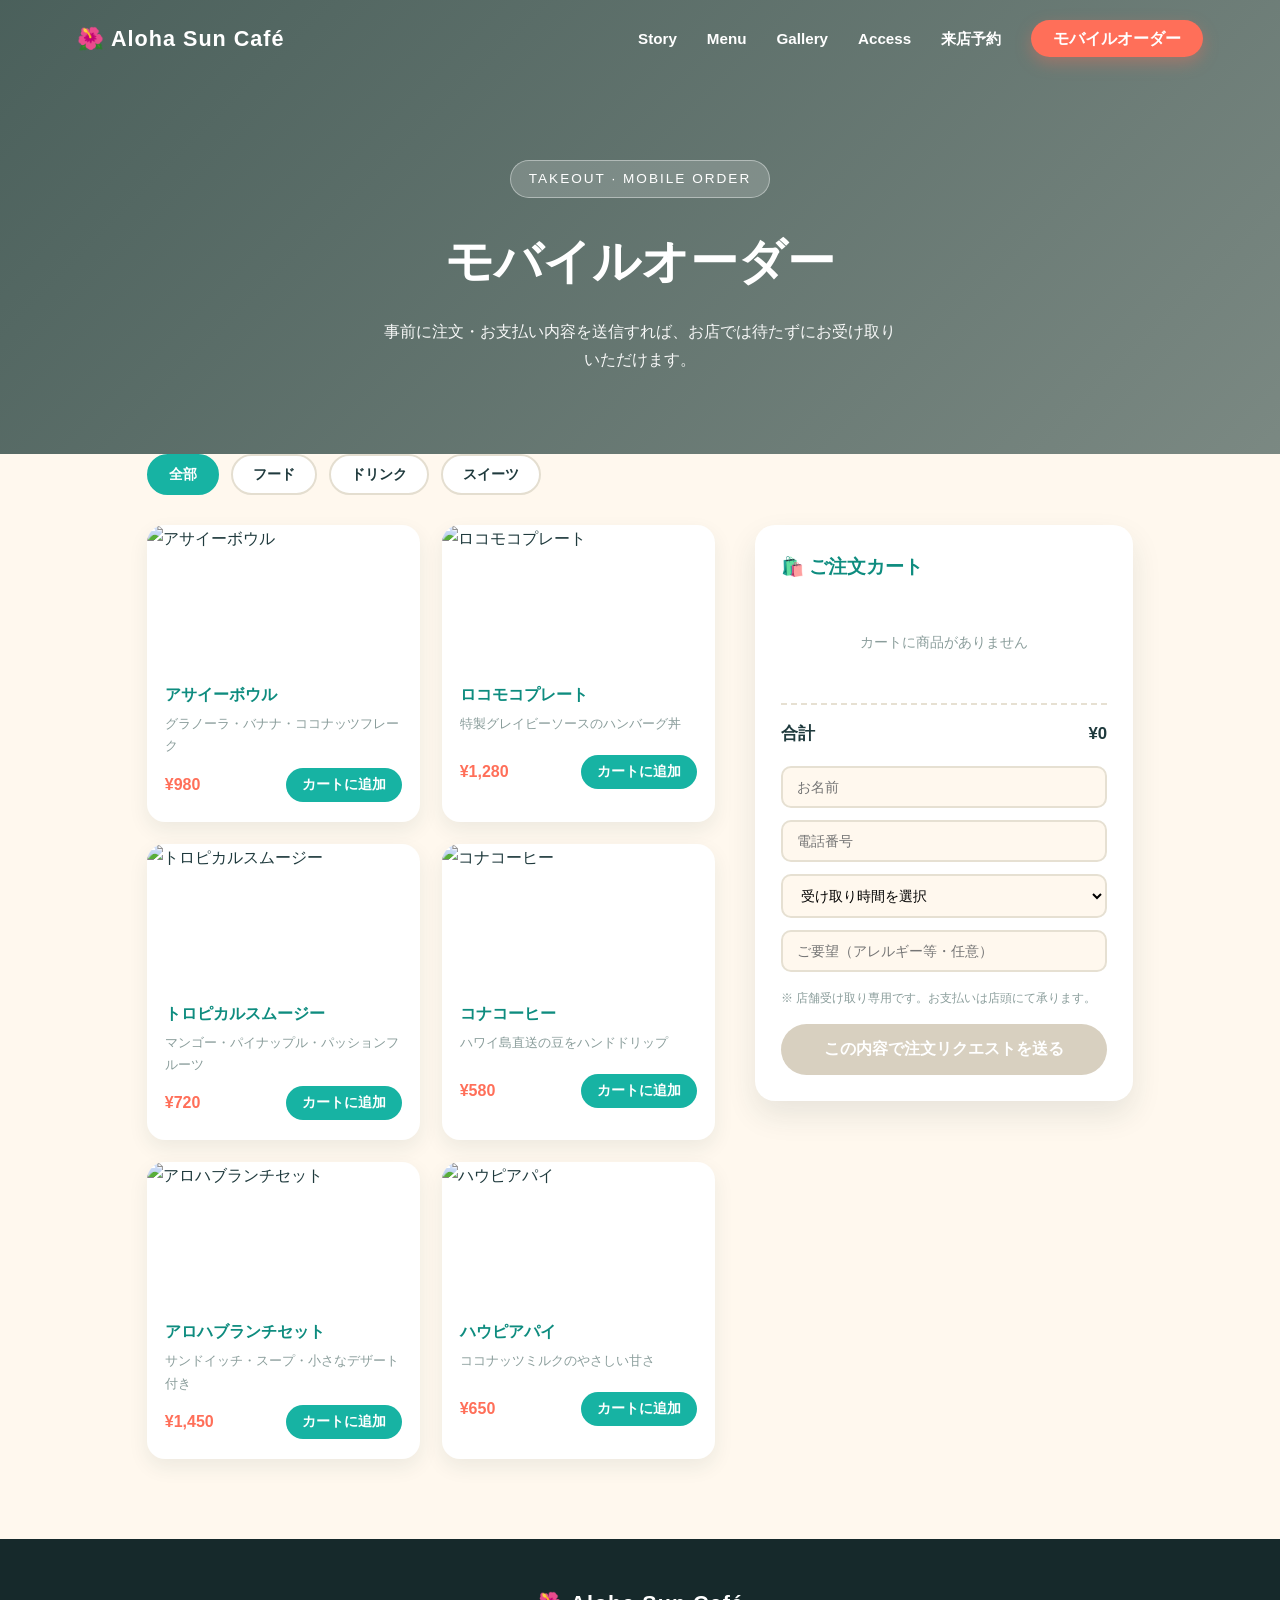
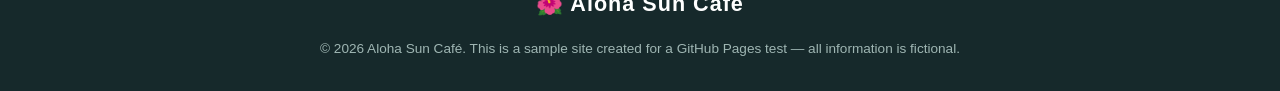
==== order.html @ 9e3ed2f1 "Add live-availability slots to reservation and a mobile order (takeout) page" ====
<!DOCTYPE html>
<html lang="ja">
<head>
<meta charset="UTF-8">
<meta name="viewport" content="width=device-width, initial-scale=1.0">
<title>モバイルオーダー（テイクアウト）| Aloha Sun Café</title>
<meta name="description" content="Aloha Sun Caféのテイクアウト事前注文はこちらから。">
<link rel="stylesheet" href="style.css">
</head>
<body>

<nav class="nav scrolled">
  <div class="logo">🌺 Aloha Sun Café</div>
  <ul class="links">
    <li><a class="link" href="index.html#about">Story</a></li>
    <li><a class="link" href="index.html#menu">Menu</a></li>
    <li><a class="link" href="index.html#gallery">Gallery</a></li>
    <li><a class="link" href="index.html#info">Access</a></li>
    <li><a class="link" href="reservation.html">来店予約</a></li>
    <li><a class="nav-cta" href="order.html">モバイルオーダー</a></li>
  </ul>
</nav>

<header class="res-hero" style="background-image:linear-gradient(135deg, rgba(14,45,42,0.75), rgba(14,45,42,0.55)), url('https://images.pexels.com/photos/34992891/pexels-photo-34992891/free-photo-of-colorful-fruit-smoothies-in-modern-cafe-setting.jpeg?auto=compress&cs=tinysrgb&w=1600');">
  <span class="hero-eyebrow">TAKEOUT · MOBILE ORDER</span>
  <h1>モバイルオーダー</h1>
  <p>事前に注文・お支払い内容を送信すれば、お店では待たずにお受け取りいただけます。</p>
</header>

<div class="container">
  <div class="order-form-wrap">
    <div class="order-tabs reveal in">
      <button class="active" data-cat="all">全部</button>
      <button data-cat="food">フード</button>
      <button data-cat="drink">ドリンク</button>
      <button data-cat="sweets">スイーツ</button>
    </div>

    <div class="order-layout">
      <div class="order-grid reveal in">

        <div class="order-card" data-id="acai" data-name="アサイーボウル" data-price="980" data-cat="sweets">
          <div class="photo"><img src="https://images.pexels.com/photos/3035261/pexels-photo-3035261.jpeg?auto=compress&cs=tinysrgb&w=600" alt="アサイーボウル" loading="lazy"></div>
          <div class="body">
            <h4>アサイーボウル</h4>
            <p class="desc">グラノーラ・バナナ・ココナッツフレーク</p>
            <div class="row">
              <span class="price">¥980</span>
              <button type="button" class="qty-add">カートに追加</button>
            </div>
          </div>
        </div>

        <div class="order-card" data-id="locomoco" data-name="ロコモコプレート" data-price="1280" data-cat="food">
          <div class="photo"><img src="https://images.pexels.com/photos/14071120/pexels-photo-14071120.jpeg?auto=compress&cs=tinysrgb&w=600" alt="ロコモコプレート" loading="lazy"></div>
          <div class="body">
            <h4>ロコモコプレート</h4>
            <p class="desc">特製グレイビーソースのハンバーグ丼</p>
            <div class="row">
              <span class="price">¥1,280</span>
              <button type="button" class="qty-add">カートに追加</button>
            </div>
          </div>
        </div>

        <div class="order-card" data-id="smoothie" data-name="トロピカルスムージー" data-price="720" data-cat="drink">
          <div class="photo"><img src="https://images.pexels.com/photos/34992891/pexels-photo-34992891/free-photo-of-colorful-fruit-smoothies-in-modern-cafe-setting.jpeg?auto=compress&cs=tinysrgb&w=600" alt="トロピカルスムージー" loading="lazy"></div>
          <div class="body">
            <h4>トロピカルスムージー</h4>
            <p class="desc">マンゴー・パイナップル・パッションフルーツ</p>
            <div class="row">
              <span class="price">¥720</span>
              <button type="button" class="qty-add">カートに追加</button>
            </div>
          </div>
        </div>

        <div class="order-card" data-id="kona" data-name="コナコーヒー" data-price="580" data-cat="drink">
          <div class="photo"><img src="https://images.pexels.com/photos/25344488/pexels-photo-25344488/free-photo-of-coffee-beans-on-cotton-bag.jpeg?auto=compress&cs=tinysrgb&w=600" alt="コナコーヒー" loading="lazy"></div>
          <div class="body">
            <h4>コナコーヒー</h4>
            <p class="desc">ハワイ島直送の豆をハンドドリップ</p>
            <div class="row">
              <span class="price">¥580</span>
              <button type="button" class="qty-add">カートに追加</button>
            </div>
          </div>
        </div>

        <div class="order-card" data-id="brunch" data-name="アロハブランチセット" data-price="1450" data-cat="food">
          <div class="photo"><img src="https://images.pexels.com/photos/34431839/pexels-photo-34431839/free-photo-of-outdoor-cafe-overlooking-gucci-storefront.jpeg?auto=compress&cs=tinysrgb&w=600" alt="アロハブランチセット" loading="lazy"></div>
          <div class="body">
            <h4>アロハブランチセット</h4>
            <p class="desc">サンドイッチ・スープ・小さなデザート付き</p>
            <div class="row">
              <span class="price">¥1,450</span>
              <button type="button" class="qty-add">カートに追加</button>
            </div>
          </div>
        </div>

        <div class="order-card" data-id="haupia" data-name="ハウピアパイ" data-price="650" data-cat="sweets">
          <div class="photo"><img src="https://images.pexels.com/photos/32892527/pexels-photo-32892527/free-photo-of-refreshing-coconut-dessert-with-kiwi-garnish.jpeg?auto=compress&cs=tinysrgb&w=600" alt="ハウピアパイ" loading="lazy"></div>
          <div class="body">
            <h4>ハウピアパイ</h4>
            <p class="desc">ココナッツミルクのやさしい甘さ</p>
            <div class="row">
              <span class="price">¥650</span>
              <button type="button" class="qty-add">カートに追加</button>
            </div>
          </div>
        </div>

      </div>

      <div class="cart-panel reveal in">
        <h3>🛍️ ご注文カート</h3>
        <div class="cart-empty">カートに商品がありません</div>
        <div class="cart-items"></div>
        <div class="cart-total"><span>合計</span><span class="amount">¥0</span></div>

        <form class="order-form">
          <div class="checkout-fields">
            <input type="text" name="name" placeholder="お名前" required>
            <input type="tel" name="phone" placeholder="電話番号" required>
            <select id="pickup-time" name="pickup" required>
              <option value="">受け取り時間を選択</option>
            </select>
            <input type="text" name="notes" placeholder="ご要望（アレルギー等・任意）">
          </div>
          <p class="pickup-note">※ 店舗受け取り専用です。お支払いは店頭にて承ります。</p>
          <button type="submit" class="order-checkout-btn" disabled>この内容で注文リクエストを送る</button>
        </form>
      </div>
    </div>
  </div>

  <div class="res-wrap order-confirm">
    <div class="check">✓</div>
    <h3 style="color:var(--turquoise-dark);margin-bottom:8px;">ご注文ありがとうございました！</h3>
    <p style="color:#6b7f7d;">以下の内容でメールの下書きを作成しました。内容をご確認のうえ送信してください。</p>
    <div class="order-summary"></div>
    <div class="btn-row" style="margin-top:10px;justify-content:center;">
      <a href="#" class="btn btn-primary order-mail-link">✉️ 注文メールを開く</a>
      <button class="btn btn-outline order-reset" style="border-color:#17b3a3;color:#17b3a3;background:transparent;">別の内容で注文し直す</button>
    </div>
  </div>
</div>

<footer style="margin-top:80px;">
  <div class="logo" style="justify-content:center;color:#fff;margin-bottom:14px;">🌺 Aloha Sun Café</div>
  <p>&copy; 2026 Aloha Sun Café. This is a sample site created for a GitHub Pages test — all information is fictional.</p>
</footer>

<script src="script.js"></script>
</body>
</html>
---- style.css ----
:root {
  --turquoise: #17b3a3;
  --turquoise-dark: #0e8c7f;
  --coral: #ff6f59;
  --sun-yellow: #ffc857;
  --sand: #fff8ee;
  --deep: #1f3a3d;
  --deep-2: #16292b;
}
* { box-sizing: border-box; margin: 0; padding: 0; }
html { scroll-behavior: smooth; }
body {
  font-family: "Hiragino Maru Gothic ProN", "Segoe UI", sans-serif;
  background: var(--sand);
  color: var(--deep);
  line-height: 1.75;
  overflow-x: hidden;
}
a { color: inherit; }
img { display: block; max-width: 100%; }
.container { max-width: 1140px; margin: 0 auto; padding: 0 6%; }

/* ---------- NAV ---------- */
.nav {
  position: fixed;
  top: 0; left: 0; right: 0;
  z-index: 100;
  display: flex;
  justify-content: space-between;
  align-items: center;
  padding: 20px 6%;
  transition: background 0.35s ease, box-shadow 0.35s ease, padding 0.35s ease;
  color: #fff;
}
.nav.scrolled {
  background: rgba(255,248,238,0.96);
  backdrop-filter: blur(8px);
  box-shadow: 0 4px 18px rgba(31,58,61,0.08);
  padding: 12px 6%;
  color: var(--deep);
}
.logo {
  font-size: 1.35rem;
  font-weight: bold;
  letter-spacing: 1px;
  display: flex;
  align-items: center;
  gap: 8px;
}
.nav ul {
  display: flex;
  gap: 30px;
  list-style: none;
  align-items: center;
}
.nav a.link {
  text-decoration: none;
  font-weight: 600;
  font-size: 0.95rem;
}
.nav-cta {
  background: var(--coral);
  color: #fff !important;
  padding: 10px 22px;
  border-radius: 999px;
  text-decoration: none;
  font-weight: bold;
  box-shadow: 0 6px 16px rgba(255,111,89,0.35);
}
.nav-toggle { display: none; }

/* ---------- HERO ---------- */
.hero {
  position: relative;
  height: 100vh;
  min-height: 560px;
  display: flex;
  align-items: center;
  justify-content: center;
  text-align: center;
  overflow: hidden;
  color: #fff;
}
.hero video, .hero .hero-fallback-img {
  position: absolute;
  inset: 0;
  width: 100%;
  height: 100%;
  object-fit: cover;
  z-index: 0;
}
.hero-overlay {
  position: absolute;
  inset: 0;
  background: linear-gradient(180deg, rgba(14,45,42,0.55) 0%, rgba(14,45,42,0.35) 45%, rgba(14,45,42,0.75) 100%);
  z-index: 1;
}
.hero-content { position: relative; z-index: 2; padding: 0 6%; }
.hero-eyebrow {
  display: inline-block;
  background: rgba(255,255,255,0.18);
  border: 1px solid rgba(255,255,255,0.4);
  padding: 6px 18px;
  border-radius: 999px;
  font-size: 0.85rem;
  letter-spacing: 2px;
  margin-bottom: 22px;
}
.hero h1 {
  font-size: clamp(2.4rem, 5vw, 4.2rem);
  margin-bottom: 18px;
  text-shadow: 0 4px 24px rgba(0,0,0,0.3);
}
.hero p {
  font-size: 1.2rem;
  max-width: 620px;
  margin: 0 auto 34px;
  opacity: 0.95;
}
.btn-row { display: flex; gap: 18px; justify-content: center; flex-wrap: wrap; }
.btn {
  display: inline-block;
  padding: 15px 34px;
  border-radius: 999px;
  font-weight: bold;
  text-decoration: none;
  transition: transform 0.2s ease, box-shadow 0.2s ease;
}
.btn-primary {
  background: var(--coral);
  color: #fff;
  box-shadow: 0 10px 24px rgba(255,111,89,0.45);
}
.btn-outline {
  background: rgba(255,255,255,0.1);
  border: 2px solid #fff;
  color: #fff;
}
.btn:hover { transform: translateY(-3px); }
.scroll-cue {
  position: absolute;
  bottom: 28px; left: 50%;
  transform: translateX(-50%);
  z-index: 2;
  font-size: 1.6rem;
  animation: bob 2s infinite ease-in-out;
  opacity: 0.85;
}
@keyframes bob { 0%,100% { transform: translate(-50%,0); } 50% { transform: translate(-50%,10px); } }

/* ---------- STATS BAR ---------- */
.stats {
  background: var(--deep);
  color: #fff;
  display: grid;
  grid-template-columns: repeat(4,1fr);
  text-align: center;
}
.stats div { padding: 34px 10px; border-right: 1px solid rgba(255,255,255,0.1); }
.stats div:last-child { border-right: none; }
.stats .num { font-size: 2rem; font-weight: bold; color: var(--sun-yellow); }
.stats .label { font-size: 0.85rem; opacity: 0.8; margin-top: 4px; }

/* ---------- SECTION GENERIC ---------- */
section { padding: 100px 0; }
.section-tag {
  text-align: center;
  color: var(--coral);
  font-weight: bold;
  letter-spacing: 3px;
  font-size: 0.85rem;
  margin-bottom: 12px;
  text-transform: uppercase;
}
.section-title {
  text-align: center;
  font-size: clamp(1.8rem, 3vw, 2.6rem);
  color: var(--turquoise-dark);
  margin-bottom: 14px;
}
.section-sub {
  text-align: center;
  color: #6b7f7d;
  max-width: 560px;
  margin: 0 auto 56px;
}

/* reveal animation */
.reveal { opacity: 0; transform: translateY(28px); transition: opacity 0.7s ease, transform 0.7s ease; }
.reveal.in { opacity: 1; transform: translateY(0); }

/* ---------- ABOUT ---------- */
.about-grid {
  display: grid;
  grid-template-columns: 1.1fr 1fr;
  gap: 56px;
  align-items: center;
}
.about-media { position: relative; }
.about-media img {
  border-radius: 24px;
  width: 100%;
  height: 460px;
  object-fit: cover;
  box-shadow: 0 24px 50px rgba(31,58,61,0.25);
}
.about-badge {
  position: absolute;
  bottom: -24px; right: -24px;
  background: var(--sun-yellow);
  color: var(--deep);
  padding: 22px;
  border-radius: 20px;
  text-align: center;
  box-shadow: 0 14px 30px rgba(255,200,87,0.4);
}
.about-badge .n { font-size: 1.8rem; font-weight: bold; }
.about-badge .t { font-size: 0.75rem; }
.about-text h3 { color: var(--turquoise-dark); font-size: 1.6rem; margin-bottom: 16px; }
.about-text p { margin-bottom: 16px; color: #3f5c5c; }
.about-list { list-style: none; margin-top: 20px; }
.about-list li { margin-bottom: 10px; padding-left: 28px; position: relative; }
.about-list li::before { content: "🌺"; position: absolute; left: 0; }

/* ---------- MENU ---------- */
.menu-tabs {
  display: flex;
  justify-content: center;
  gap: 14px;
  margin-bottom: 44px;
  flex-wrap: wrap;
}
.menu-tabs button {
  background: #fff;
  border: 2px solid #e4ded0;
  color: var(--deep);
  padding: 10px 24px;
  border-radius: 999px;
  font-weight: bold;
  cursor: pointer;
  font-family: inherit;
  transition: all 0.2s ease;
}
.menu-tabs button.active, .menu-tabs button:hover {
  background: var(--turquoise);
  border-color: var(--turquoise);
  color: #fff;
}
.menu-grid {
  display: grid;
  grid-template-columns: repeat(auto-fit, minmax(260px, 1fr));
  gap: 30px;
}
.menu-card {
  background: #fff;
  border-radius: 20px;
  overflow: hidden;
  box-shadow: 0 10px 26px rgba(31,58,61,0.09);
  transition: transform 0.25s ease, box-shadow 0.25s ease;
}
.menu-card:hover { transform: translateY(-6px); box-shadow: 0 18px 34px rgba(31,58,61,0.16); }
.menu-card .photo { height: 190px; overflow: hidden; }
.menu-card .photo img { width: 100%; height: 100%; object-fit: cover; transition: transform 0.4s ease; }
.menu-card:hover .photo img { transform: scale(1.08); }
.menu-card .body { padding: 20px 22px 24px; }
.menu-card h3 { color: var(--turquoise-dark); margin-bottom: 6px; font-size: 1.1rem; }
.menu-card p { color: #6b7f7d; font-size: 0.92rem; margin-bottom: 14px; min-height: 44px; }
.menu-card .price { font-weight: bold; color: var(--coral); font-size: 1.05rem; }
.menu-card .tag {
  display: inline-block;
  background: var(--sand);
  border: 1px solid var(--sun-yellow);
  color: #a2751b;
  font-size: 0.7rem;
  padding: 3px 10px;
  border-radius: 999px;
  margin-bottom: 8px;
}

/* ---------- GALLERY ---------- */
.gallery-band { background: var(--deep-2); color: #fff; }
.gallery-band .section-title { color: #fff; }
.gallery-band .section-sub { color: #a9c1bf; }
.gallery-grid {
  display: grid;
  grid-template-columns: repeat(4, 1fr);
  grid-auto-rows: 160px;
  gap: 14px;
}
.gallery-grid figure {
  overflow: hidden;
  border-radius: 14px;
  cursor: pointer;
  position: relative;
}
.gallery-grid figure:nth-child(1) { grid-column: span 2; grid-row: span 2; }
.gallery-grid figure:nth-child(4) { grid-row: span 2; }
.gallery-grid img { width: 100%; height: 100%; object-fit: cover; transition: transform 0.4s ease; }
.gallery-grid figure:hover img { transform: scale(1.1); }
.gallery-grid figure::after {
  content: "🔍";
  position: absolute; inset: 0;
  display: flex; align-items: center; justify-content: center;
  background: rgba(15,40,38,0);
  opacity: 0;
  transition: all 0.25s ease;
  font-size: 1.4rem;
}
.gallery-grid figure:hover::after { background: rgba(15,40,38,0.35); opacity: 1; }

.lightbox {
  position: fixed; inset: 0; z-index: 999;
  background: rgba(10,20,20,0.92);
  display: none;
  align-items: center; justify-content: center;
  padding: 40px;
}
.lightbox.open { display: flex; }
.lightbox img { max-width: 90vw; max-height: 85vh; border-radius: 12px; }
.lightbox-close {
  position: absolute; top: 24px; right: 32px;
  color: #fff; font-size: 2rem; cursor: pointer; background: none; border: none;
}

/* ---------- VIDEO STORY ---------- */
.video-story {
  position: relative;
  border-radius: 28px;
  overflow: hidden;
  max-width: 1140px;
  margin: 0 auto;
  box-shadow: 0 30px 60px rgba(31,58,61,0.25);
}
.video-story video { width: 100%; display: block; max-height: 560px; object-fit: cover; }
.video-story .caption {
  position: absolute; bottom: 0; left: 0; right: 0;
  padding: 30px;
  background: linear-gradient(0deg, rgba(0,0,0,0.65), transparent);
  color: #fff;
}

/* ---------- TESTIMONIALS ---------- */
.testimonials { background: linear-gradient(135deg, #fff 0%, #fff6e6 100%); }
.testi-grid {
  display: grid;
  grid-template-columns: repeat(auto-fit, minmax(280px, 1fr));
  gap: 26px;
}
.testi-card {
  background: #fff;
  border-radius: 18px;
  padding: 30px;
  box-shadow: 0 10px 24px rgba(31,58,61,0.08);
}
.testi-stars { color: var(--sun-yellow); margin-bottom: 12px; font-size: 1.1rem; }
.testi-card p { color: #4a5f5d; margin-bottom: 18px; font-style: italic; }
.testi-person { display: flex; align-items: center; gap: 12px; }
.testi-avatar {
  width: 42px; height: 42px; border-radius: 50%;
  background: var(--turquoise);
  color: #fff; display: flex; align-items: center; justify-content: center;
  font-weight: bold;
}
.testi-name { font-weight: bold; font-size: 0.9rem; }
.testi-role { font-size: 0.78rem; color: #8a9d9b; }

/* ---------- RESERVE BANNER ---------- */
.reserve-banner {
  background: linear-gradient(135deg, var(--turquoise) 0%, var(--turquoise-dark) 100%);
  color: #fff;
  text-align: center;
  padding: 80px 6%;
  border-radius: 32px;
  max-width: 1140px;
  margin: 0 auto;
  position: relative;
  overflow: hidden;
}
.reserve-banner h2 { font-size: 2.1rem; margin-bottom: 14px; }
.reserve-banner p { opacity: 0.95; margin-bottom: 30px; }
.reserve-banner .btn-primary { background: #fff; color: var(--turquoise-dark); }

/* ---------- INFO / MAP ---------- */
.info-band { background: var(--deep); color: var(--sand); }
.info-grid {
  display: grid;
  grid-template-columns: 1fr 1fr;
  gap: 50px;
  align-items: start;
}
.info-block { margin-bottom: 26px; }
.info-block h3 { color: var(--sun-yellow); margin-bottom: 10px; font-size: 1.1rem; }
.info-block p { opacity: 0.9; font-size: 0.95rem; }
.hours-table { width: 100%; border-collapse: collapse; margin-top: 6px; }
.hours-table td { padding: 6px 0; font-size: 0.92rem; opacity: 0.9; border-bottom: 1px solid rgba(255,255,255,0.08); }
.hours-table td:last-child { text-align: right; font-weight: bold; color: var(--sun-yellow); }
.map-wrap { border-radius: 20px; overflow: hidden; height: 100%; min-height: 360px; box-shadow: 0 20px 40px rgba(0,0,0,0.3); }
.map-wrap iframe { width: 100%; height: 100%; min-height: 360px; border: 0; }

/* ---------- FOOTER ---------- */
footer {
  text-align: center;
  padding: 46px 6% 30px;
  background: var(--deep-2);
  color: #9fb6b3;
  font-size: 0.85rem;
}
footer .social { display: flex; justify-content: center; gap: 18px; margin-bottom: 18px; font-size: 1.3rem; }
footer .social a { text-decoration: none; }

/* ---------- RESERVATION PAGE ---------- */
.res-hero {
  padding: 160px 6% 80px;
  text-align: center;
  color: #fff;
  background: linear-gradient(135deg, rgba(14,45,42,0.75), rgba(14,45,42,0.55)),
              url('https://images.pexels.com/photos/34614903/pexels-photo-34614903/free-photo-of-hawaiian-sunset-with-palm-trees-by-the-ocean.jpeg?auto=compress&cs=tinysrgb&w=1600') center/cover;
}
.res-hero h1 { font-size: clamp(2rem, 4vw, 3rem); margin-bottom: 14px; }
.res-hero p { opacity: 0.95; max-width: 520px; margin: 0 auto; }

.res-wrap {
  max-width: 900px;
  margin: -60px auto 0;
  background: #fff;
  border-radius: 24px;
  box-shadow: 0 30px 60px rgba(31,58,61,0.2);
  padding: 50px;
  position: relative;
  z-index: 5;
}
.res-grid { display: grid; grid-template-columns: repeat(2, 1fr); gap: 22px; }
.field { display: flex; flex-direction: column; gap: 8px; margin-bottom: 6px; }
.field.full { grid-column: 1 / -1; }
.field label { font-weight: bold; font-size: 0.88rem; color: var(--deep); }
.field label .req { color: var(--coral); }
.field input, .field select, .field textarea {
  padding: 13px 16px;
  border: 2px solid #e6e0d2;
  border-radius: 12px;
  font-family: inherit;
  font-size: 0.95rem;
  color: var(--deep);
  background: var(--sand);
  transition: border-color 0.2s ease;
}
.field input:focus, .field select:focus, .field textarea:focus {
  outline: none;
  border-color: var(--turquoise);
}
.seat-options { display: flex; gap: 12px; flex-wrap: wrap; }
.seat-options label {
  flex: 1;
  min-width: 140px;
  border: 2px solid #e6e0d2;
  border-radius: 12px;
  padding: 14px;
  text-align: center;
  cursor: pointer;
  font-weight: 600;
  font-size: 0.85rem;
  color: #6b7f7d;
  transition: all 0.2s ease;
}
.seat-options input { display: none; }
.seat-options input:checked + span { color: var(--turquoise-dark); }
.seat-options label:has(input:checked) {
  border-color: var(--turquoise);
  background: #eafaf7;
  color: var(--turquoise-dark);
}
.res-submit {
  width: 100%;
  margin-top: 10px;
  padding: 17px;
  border: none;
  border-radius: 999px;
  background: var(--coral);
  color: #fff;
  font-weight: bold;
  font-size: 1.05rem;
  cursor: pointer;
  box-shadow: 0 12px 24px rgba(255,111,89,0.35);
  transition: transform 0.2s ease;
}
.res-submit:hover { transform: translateY(-2px); }
.res-note {
  font-size: 0.8rem;
  color: #8a9d9b;
  text-align: center;
  margin-top: 16px;
}
.res-confirm {
  display: none;
  text-align: center;
  padding: 40px 20px;
}
.res-confirm.show { display: block; }
.res-confirm .check {
  width: 70px; height: 70px; border-radius: 50%;
  background: var(--turquoise);
  color: #fff;
  display: flex; align-items: center; justify-content: center;
  font-size: 2rem;
  margin: 0 auto 20px;
}
.res-confirm h3 { color: var(--turquoise-dark); font-size: 1.4rem; margin-bottom: 10px; }
.res-summary {
  text-align: left;
  background: var(--sand);
  border-radius: 14px;
  padding: 20px 24px;
  margin: 20px 0;
  font-size: 0.92rem;
}
.res-summary div { display: flex; justify-content: space-between; padding: 6px 0; border-bottom: 1px dashed #e6e0d2; }
.res-summary div:last-child { border-bottom: none; }
.res-form.hide { display: none; }

.perks {
  display: grid;
  grid-template-columns: repeat(3, 1fr);
  gap: 24px;
  max-width: 900px;
  margin: 60px auto 0;
}
.perk { text-align: center; padding: 20px; }
.perk .ico { font-size: 2.2rem; margin-bottom: 10px; }
.perk h4 { color: var(--turquoise-dark); margin-bottom: 6px; font-size: 1rem; }
.perk p { font-size: 0.85rem; color: #6b7f7d; }

/* ---------- CTA DUO ---------- */
.cta-duo {
  display: grid;
  grid-template-columns: 1fr 1fr;
  gap: 30px;
  max-width: 1140px;
  margin: 0 auto;
}
.cta-duo .reserve-banner { max-width: none; padding: 56px 6%; }
.reserve-banner-alt {
  background: linear-gradient(135deg, var(--coral) 0%, #d8503f 100%);
}
.reserve-banner-alt .btn-primary { color: var(--coral); }

/* ---------- AVAILABILITY SLOTS ---------- */
.slot-legend {
  display: flex;
  gap: 18px;
  font-size: 0.8rem;
  color: #6b7f7d;
  margin-bottom: 12px;
  flex-wrap: wrap;
}
.slot-legend .dot {
  display: inline-block;
  width: 10px; height: 10px;
  border-radius: 50%;
  margin-right: 6px;
}
.dot-free { background: var(--turquoise); }
.dot-few { background: var(--sun-yellow); }
.dot-full { background: #d0d0d0; }
.slot-grid {
  display: grid;
  grid-template-columns: repeat(auto-fill, minmax(92px, 1fr));
  gap: 10px;
}
.slot-hint { grid-column: 1 / -1; color: #8a9d9b; font-size: 0.9rem; }
.slot-btn {
  border: 2px solid #e6e0d2;
  background: var(--sand);
  border-radius: 12px;
  padding: 10px 6px;
  text-align: center;
  cursor: pointer;
  font-family: inherit;
  font-weight: 600;
  color: var(--deep);
  transition: all 0.15s ease;
}
.slot-btn .t { display: block; font-size: 0.92rem; }
.slot-btn .s { display: block; font-size: 0.68rem; margin-top: 3px; font-weight: normal; }
.slot-btn.free { border-color: var(--turquoise); }
.slot-btn.free .s { color: var(--turquoise-dark); }
.slot-btn.few { border-color: var(--sun-yellow); }
.slot-btn.few .s { color: #a2751b; }
.slot-btn.full {
  border-color: #e2e2e2;
  color: #b7b7b7;
  cursor: not-allowed;
  background: #f2f0ea;
}
.slot-btn.full .s { color: #b7b7b7; }
.slot-btn.selected {
  background: var(--turquoise);
  border-color: var(--turquoise);
  color: #fff;
}
.slot-btn.selected .s { color: #eafaf7; }

/* ---------- ORDER / MOBILE ORDER PAGE ---------- */
.order-layout {
  display: grid;
  grid-template-columns: 1.5fr 1fr;
  gap: 40px;
  align-items: flex-start;
}
.order-tabs { display: flex; gap: 12px; margin-bottom: 30px; flex-wrap: wrap; }
.order-tabs button {
  background: #fff;
  border: 2px solid #e4ded0;
  color: var(--deep);
  padding: 9px 20px;
  border-radius: 999px;
  font-weight: bold;
  cursor: pointer;
  font-family: inherit;
  font-size: 0.9rem;
}
.order-tabs button.active { background: var(--turquoise); border-color: var(--turquoise); color: #fff; }
.order-grid {
  display: grid;
  grid-template-columns: repeat(auto-fill, minmax(220px, 1fr));
  gap: 22px;
}
.order-card {
  background: #fff;
  border-radius: 18px;
  overflow: hidden;
  box-shadow: 0 8px 20px rgba(31,58,61,0.08);
}
.order-card .photo { height: 140px; }
.order-card .photo img { width: 100%; height: 100%; object-fit: cover; }
.order-card .body { padding: 16px 18px 20px; }
.order-card h4 { color: var(--turquoise-dark); font-size: 1rem; margin-bottom: 4px; }
.order-card .desc { font-size: 0.8rem; color: #8a9d9b; min-height: 32px; margin-bottom: 10px; }
.order-card .row { display: flex; align-items: center; justify-content: space-between; }
.order-card .price { font-weight: bold; color: var(--coral); }
.qty-add {
  background: var(--turquoise);
  color: #fff;
  border: none;
  padding: 8px 16px;
  border-radius: 999px;
  font-weight: bold;
  cursor: pointer;
  font-size: 0.85rem;
}
.qty-stepper { display: flex; align-items: center; gap: 10px; }
.qty-stepper button {
  width: 28px; height: 28px;
  border-radius: 50%;
  border: none;
  background: var(--turquoise);
  color: #fff;
  font-weight: bold;
  cursor: pointer;
  font-size: 1rem;
  line-height: 1;
}
.qty-stepper span { font-weight: bold; min-width: 16px; text-align: center; }

.cart-panel {
  background: #fff;
  border-radius: 20px;
  padding: 26px;
  box-shadow: 0 14px 30px rgba(31,58,61,0.1);
  position: sticky;
  top: 100px;
}
.cart-panel h3 { color: var(--turquoise-dark); margin-bottom: 16px; display: flex; align-items: center; gap: 8px; }
.cart-empty { color: #8a9d9b; font-size: 0.9rem; text-align: center; padding: 30px 0; }
.cart-items { display: flex; flex-direction: column; gap: 14px; margin-bottom: 18px; max-height: 320px; overflow-y: auto; }
.cart-item { display: flex; justify-content: space-between; align-items: center; gap: 10px; font-size: 0.9rem; }
.cart-item .name { font-weight: 600; }
.cart-item .sub { font-size: 0.75rem; color: #8a9d9b; }
.cart-item .remove { background: none; border: none; color: #c98; cursor: pointer; font-size: 0.85rem; }
.cart-total {
  display: flex; justify-content: space-between;
  border-top: 2px dashed #e6e0d2;
  padding-top: 14px;
  margin-bottom: 18px;
  font-weight: bold;
  font-size: 1.05rem;
  color: var(--deep);
}
.checkout-fields { display: flex; flex-direction: column; gap: 12px; margin-bottom: 16px; }
.checkout-fields input, .checkout-fields select {
  padding: 11px 14px;
  border: 2px solid #e6e0d2;
  border-radius: 10px;
  background: var(--sand);
  font-family: inherit;
  font-size: 0.9rem;
}
.pickup-note { font-size: 0.78rem; color: #8a9d9b; margin-bottom: 14px; }
.order-checkout-btn {
  width: 100%;
  padding: 15px;
  border: none;
  border-radius: 999px;
  background: var(--coral);
  color: #fff;
  font-weight: bold;
  cursor: pointer;
  font-size: 1rem;
  box-shadow: 0 10px 20px rgba(255,111,89,0.35);
}
.order-checkout-btn:disabled { background: #d8d0c0; box-shadow: none; cursor: not-allowed; }
.order-form-wrap.hide { display: none; }
.order-confirm { display: none; text-align: center; }
.order-confirm.show { display: block; }
.order-confirm .check {
  width: 60px; height: 60px; border-radius: 50%;
  background: var(--turquoise); color: #fff;
  display: flex; align-items: center; justify-content: center;
  font-size: 1.6rem; margin: 0 auto 16px;
}
.order-summary {
  text-align: left;
  background: var(--sand);
  border-radius: 12px;
  padding: 16px 20px;
  margin: 16px 0;
  font-size: 0.9rem;
}
.order-summary div { display: flex; justify-content: space-between; padding: 5px 0; border-bottom: 1px dashed #e6e0d2; }
.order-summary div:last-child { border-bottom: none; font-weight: bold; color: var(--coral); padding-top: 8px; }

/* ---------- RESPONSIVE ---------- */
@media (max-width: 860px) {
  .nav ul.links { display: none; }
  .about-grid { grid-template-columns: 1fr; }
  .about-media img { height: 320px; }
  .info-grid { grid-template-columns: 1fr; }
  .gallery-grid { grid-template-columns: repeat(2, 1fr); }
  .gallery-grid figure:nth-child(1) { grid-column: span 2; }
  .stats { grid-template-columns: repeat(2, 1fr); }
  .stats div:nth-child(2) { border-right: none; }
  .res-wrap { padding: 30px 22px; margin-top: -40px; }
  .res-grid { grid-template-columns: 1fr; }
  .perks { grid-template-columns: 1fr; }
  .cta-duo { grid-template-columns: 1fr; }
  .order-layout { grid-template-columns: 1fr; }
  .cart-panel { position: static; }
}
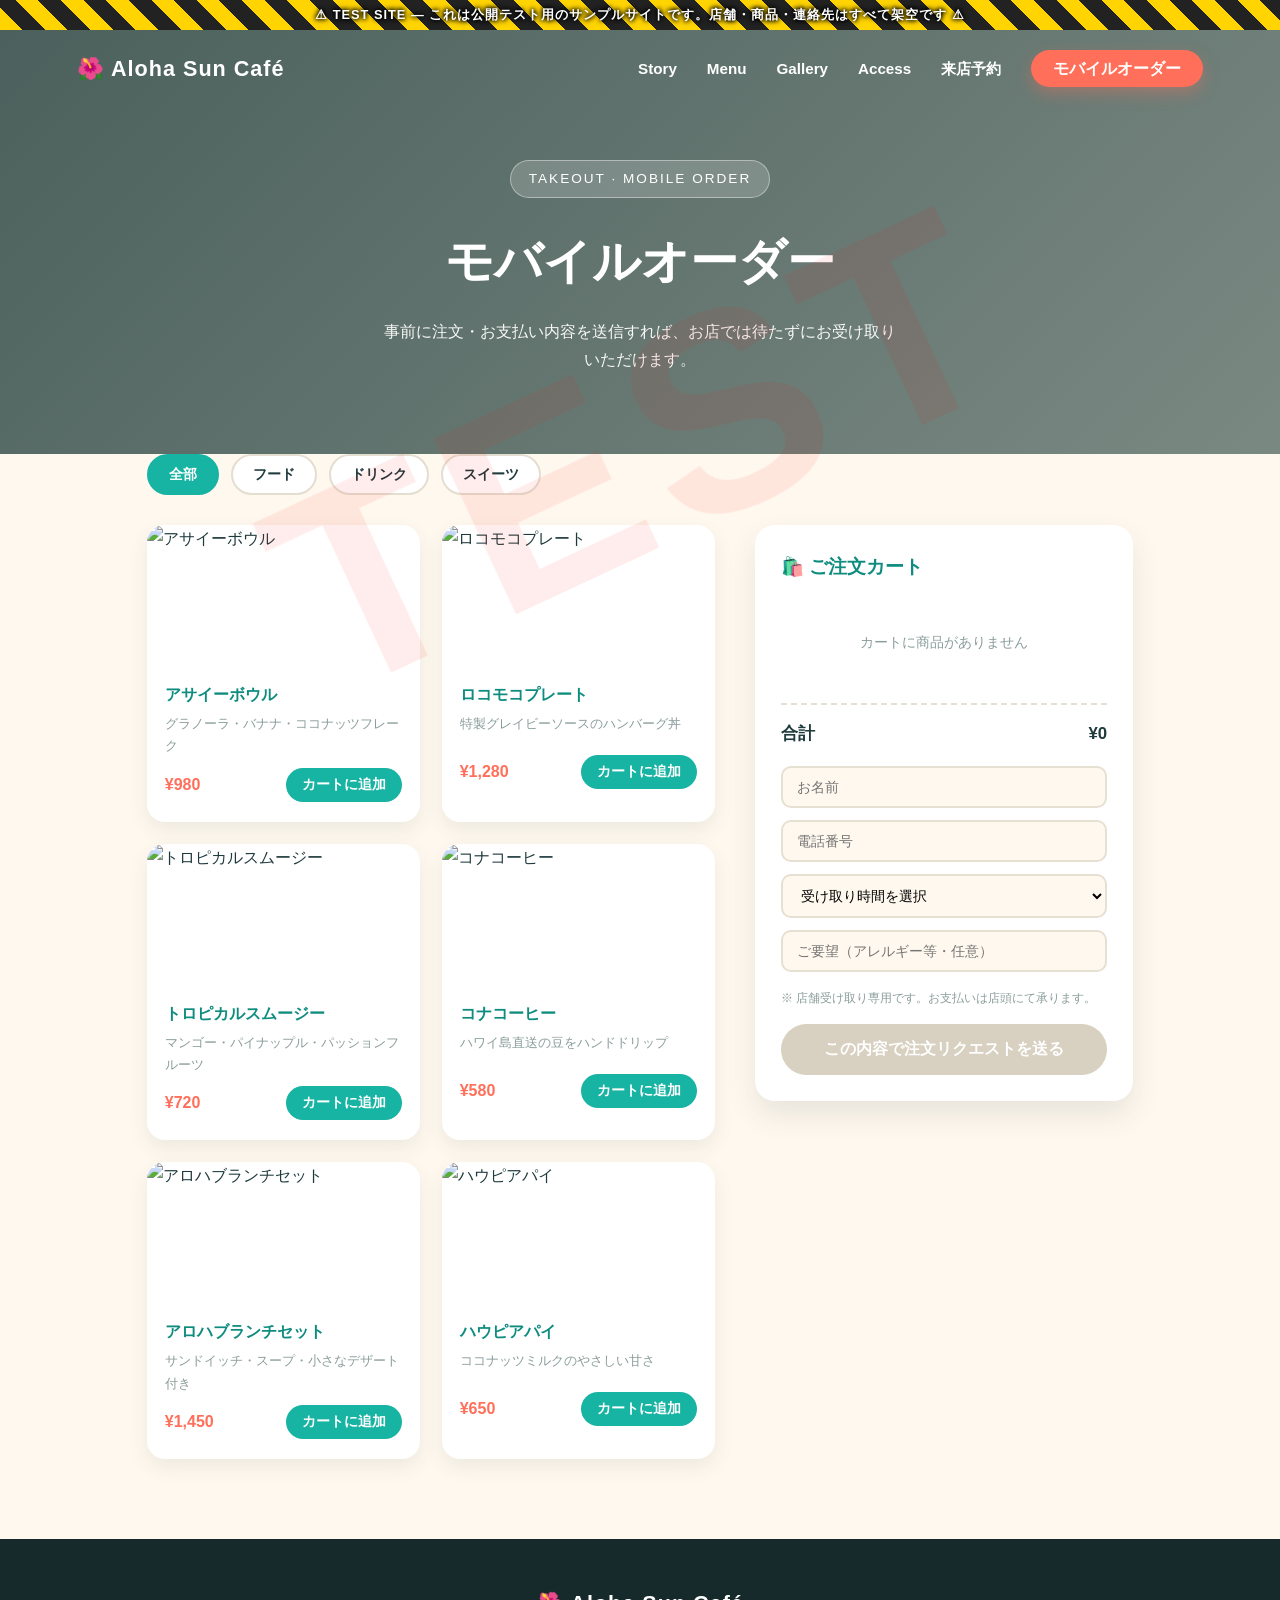
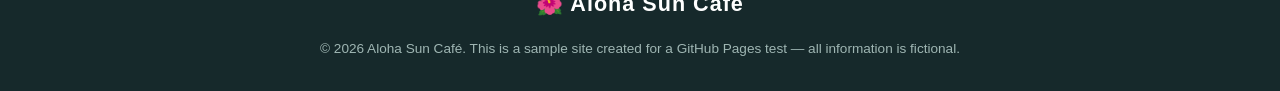
==== commit 4cb6aea6: "Mark site clearly as a test: warning banner, TEST watermark, title prefix Co-Authored-By: Claude Son" ====
--- a/order.html
+++ b/order.html
@@ -3,11 +3,12 @@
 <head>
 <meta charset="UTF-8">
 <meta name="viewport" content="width=device-width, initial-scale=1.0">
-<title>モバイルオーダー（テイクアウト）| Aloha Sun Café</title>
+<title>【TEST】モバイルオーダー（テイクアウト）| Aloha Sun Café</title>
 <meta name="description" content="Aloha Sun Caféのテイクアウト事前注文はこちらから。">
-<link rel="stylesheet" href="style.css">
+<link rel="stylesheet" href="style.css?v=3">
 </head>
 <body>
+<div class="test-banner">⚠ TEST SITE — これは公開テスト用のサンプルサイトです。店舗・商品・連絡先はすべて架空です ⚠</div>
 
 <nav class="nav scrolled">
   <div class="logo">🌺 Aloha Sun Café</div>
@@ -152,6 +153,6 @@
   <p>&copy; 2026 Aloha Sun Café. This is a sample site created for a GitHub Pages test — all information is fictional.</p>
 </footer>
 
-<script src="script.js"></script>
+<script src="script.js?v=3"></script>
 </body>
 </html>
--- a/style.css
+++ b/style.css
@@ -745,3 +745,35 @@
   .order-layout { grid-template-columns: 1fr; }
   .cart-panel { position: static; }
 }
+
+/* ---------- TEST SITE MARKERS ---------- */
+.test-banner {
+  position: fixed;
+  top: 0; left: 0; right: 0;
+  z-index: 200;
+  background: repeating-linear-gradient(45deg, #ffd400, #ffd400 16px, #222 16px, #222 32px);
+  color: #fff;
+  text-align: center;
+  font-weight: bold;
+  font-size: 0.8rem;
+  line-height: 30px;
+  height: 30px;
+  text-shadow: 0 0 4px #000, 0 0 4px #000, 0 0 6px #000;
+  letter-spacing: 1px;
+  overflow: hidden;
+  white-space: nowrap;
+}
+.nav { top: 30px; }
+body::after {
+  content: "TEST";
+  position: fixed;
+  top: 50%; left: 50%;
+  transform: translate(-50%, -50%) rotate(-25deg);
+  font-size: 22vw;
+  font-weight: 900;
+  color: rgba(255, 0, 0, 0.07);
+  pointer-events: none;
+  z-index: 150;
+  letter-spacing: 1vw;
+}
+.hero { padding-top: 30px; }
